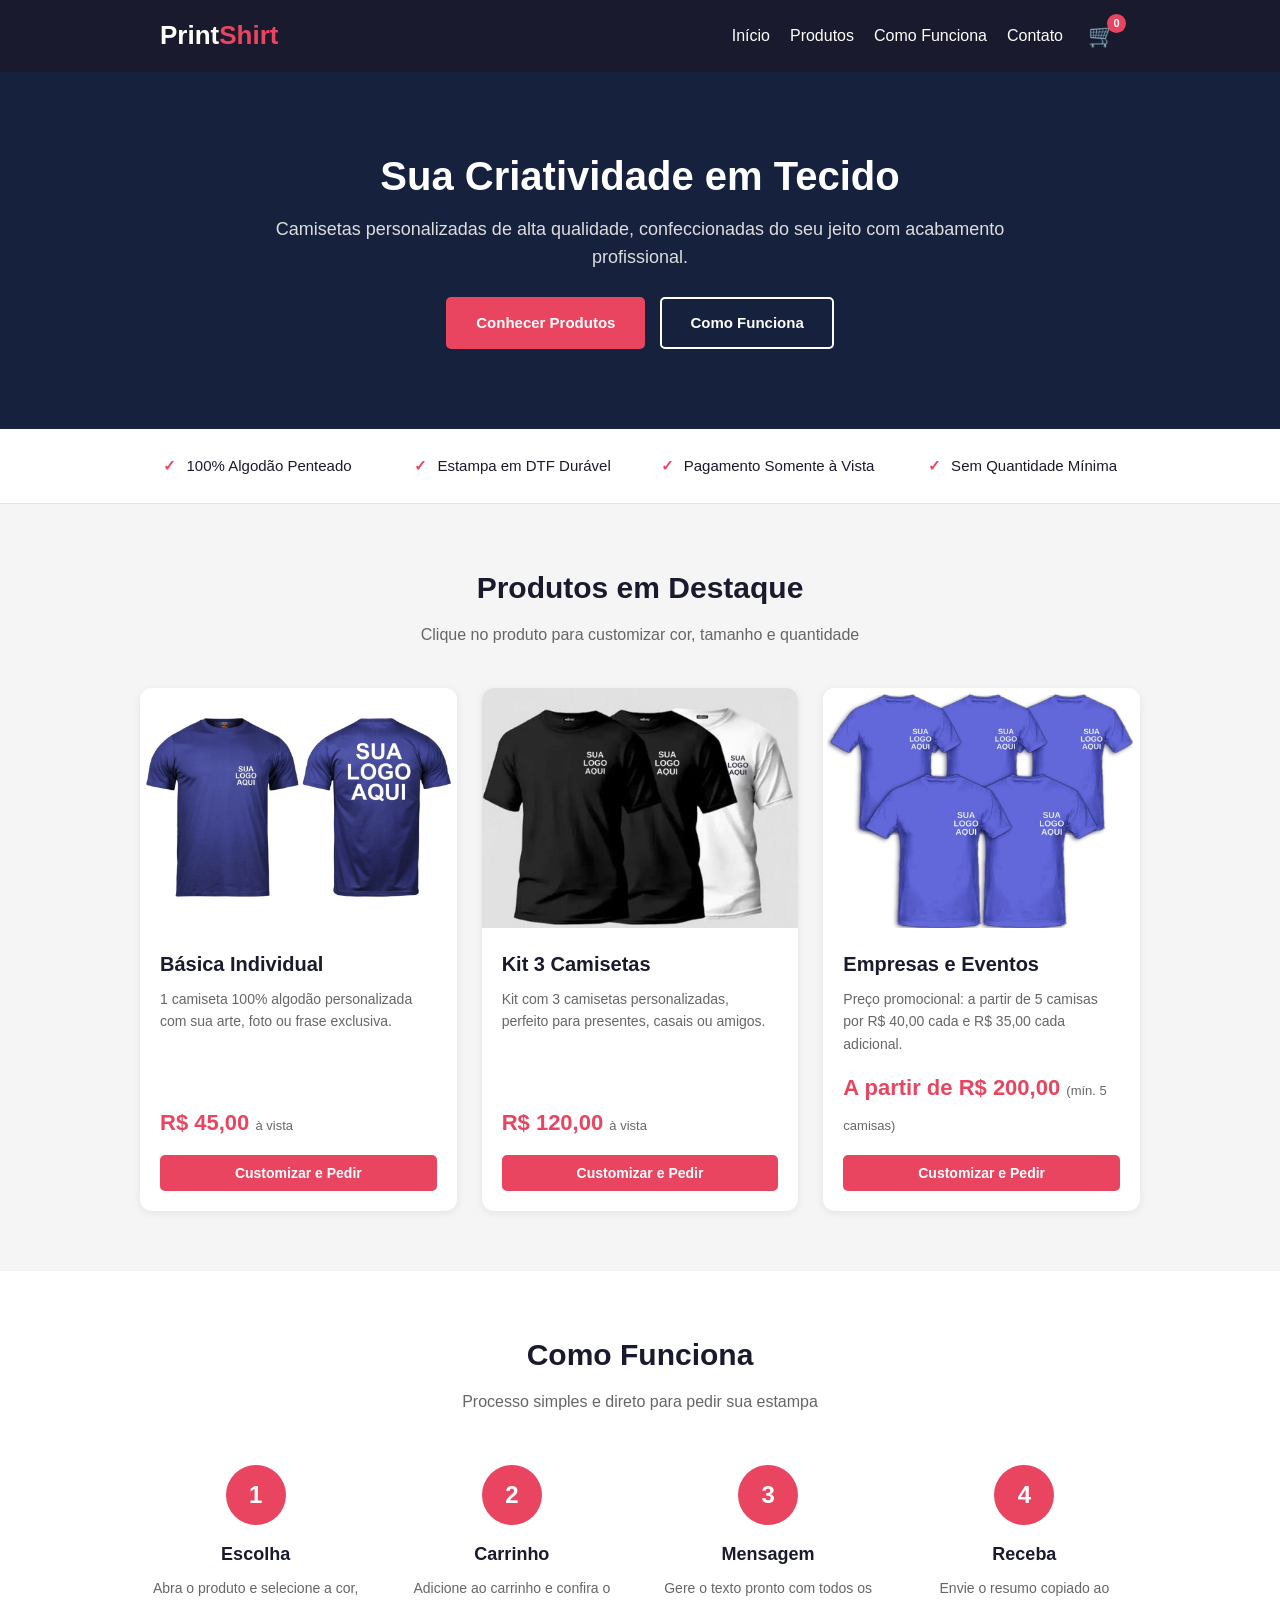
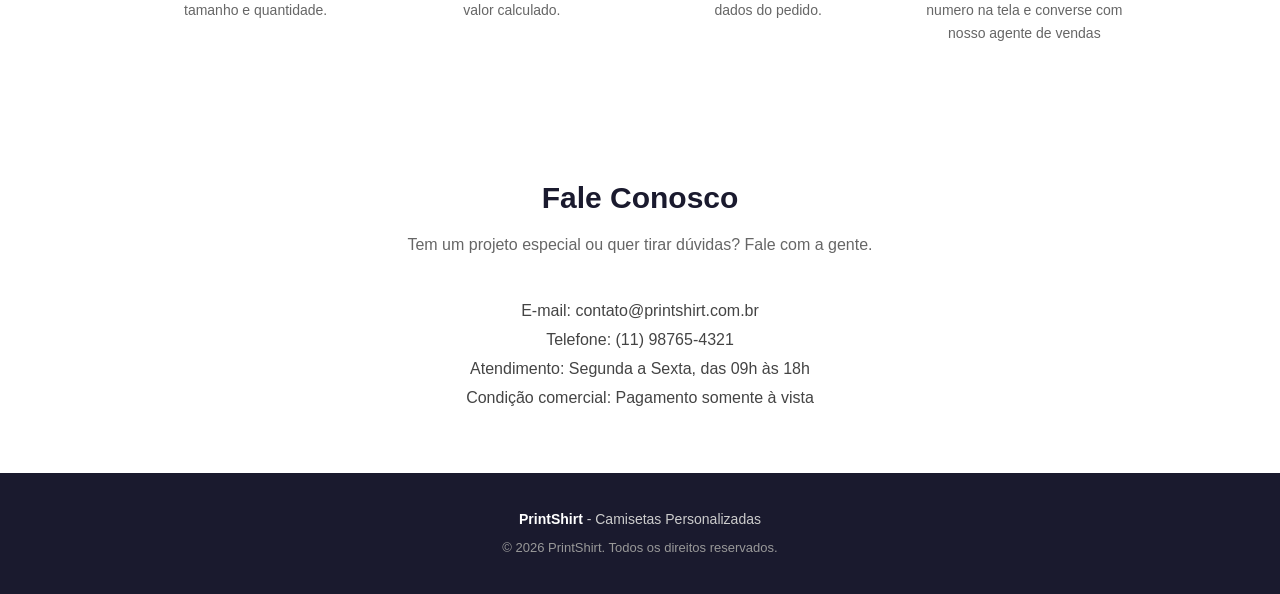
==== index.html @ 8fe7e1be "Envio de Arquivos essenciais" ====
<!DOCTYPE html>
<html lang="pt-BR">
<head>
    <meta charset="UTF-8">
    <meta name="viewport" content="width=device-width, initial-scale=1.0">
    <title>PrintShirt - Camisetas Personalizadas</title>
    <link rel="stylesheet" href="style.css">
</head>
<body>

<header>
    <div class="topo">
        <a href="#inicio" class="logo">Print<span class="destaque">Shirt</span></a>
        <div class="topo-acoes">
            <nav id="menu-nav">
                <a href="#inicio">Início</a>
                <a href="#produtos">Produtos</a>
                <a href="#como-funciona">Como Funciona</a>
                <a href="#contato">Contato</a>
            </nav>
            <button type="button" class="btn-carrinho" id="btn-carrinho" aria-label="Abrir carrinho">
                <span class="carrinho-icone">&#128722;</span>
                <span class="carrinho-contador" id="carrinho-contador">0</span>
            </button>
            <button class="menu-toggle" id="menu-toggle" aria-label="Abrir menu">&#9776;</button>
        </div>
    </div>
</header>

<div class="hero" id="inicio">
    <div class="hero-conteudo">
        <h2>Sua Criatividade em Tecido</h2>
        <p>Camisetas personalizadas de alta qualidade, confeccionadas do seu jeito com acabamento profissional.</p>
        <div class="hero-botoes">
            <a href="#produtos" class="btn">Conhecer Produtos</a>
            <a href="#como-funciona" class="btn btn-secundario">Como Funciona</a>
        </div>
    </div>
</div>

<div class="diferenciais">
    <div class="diferenciais-grid">
        <div class="diferencial-item"><span class="diferencial-icone">&#10003;</span> 100% Algodão Penteado</div>
        <div class="diferencial-item"><span class="diferencial-icone">&#10003;</span> Estampa em DTF Durável</div>
        <div class="diferencial-item"><span class="diferencial-icone">&#10003;</span> Pagamento Somente à Vista</div>
        <div class="diferencial-item"><span class="diferencial-icone">&#10003;</span> Sem Quantidade Mínima</div>
    </div>
</div>

<section id="produtos">
    <div class="container">
        <h2 class="secao-titulo">Produtos em Destaque</h2>
        <p class="secao-subtitulo">Clique no produto para customizar cor, tamanho e quantidade</p>
        <div class="grid-produtos">
            <div class="card card-clicavel" data-id="basica">
                <img src="assets/camiseta.jpg" alt="Camiseta básica personalizada">
                <div class="card-body">
                    <div>
                        <div class="card-title">Básica Individual</div>
                        <div class="card-text">1 camiseta 100% algodão personalizada com sua arte, foto ou frase exclusiva.</div>
                    </div>
                    <div>
                        <div class="card-price">R$ 45,00 <span class="preco-avista">à vista</span></div>
                        <button type="button" class="btn btn-pequeno">Customizar e Pedir</button>
                    </div>
                </div>
            </div>

            <div class="card card-clicavel" data-id="kit">
                <img src="assets/camiseta3.jpg" alt="Kit de camisetas personalizadas">
                <div class="card-body">
                    <div>
                        <div class="card-title">Kit 3 Camisetas</div>
                        <div class="card-text">Kit com 3 camisetas personalizadas, perfeito para presentes, casais ou amigos.</div>
                    </div>
                    <div>
                        <div class="card-price">R$ 120,00 <span class="preco-avista">à vista</span></div>
                        <button type="button" class="btn btn-pequeno">Customizar e Pedir</button>
                    </div>
                </div>
            </div>

            <div class="card card-clicavel" data-id="empresas">
                <img src="assets/camisetas-empresas.jpg" alt="Camisetas para empresas e eventos">
                <div class="card-body">
                    <div>
                        <div class="card-title">Empresas e Eventos</div>
                        <div class="card-text">Preço promocional: a partir de 5 camisas por R$ 40,00 cada e R$ 35,00 cada adicional.</div>
                    </div>
                    <div>
                        <div class="card-price">A partir de R$ 200,00 <span class="preco-avista">(mín. 5 camisas)</span></div>
                        <button type="button" class="btn btn-pequeno">Customizar e Pedir</button>
                    </div>
                </div>
            </div>
        </div>
    </div>
</section>

<section id="como-funciona" class="passos">
    <div class="container">
        <h2 class="secao-titulo">Como Funciona</h2>
        <p class="secao-subtitulo">Processo simples e direto para pedir sua estampa</p>
        <div class="grid-passos">
            <div class="passo">
                <div class="numero">1</div>
                <h3>Escolha</h3>
                <p>Abra o produto e selecione a cor, tamanho e quantidade.</p>
            </div>
            <div class="passo">
                <div class="numero">2</div>
                <h3>Carrinho</h3>
                <p>Adicione ao carrinho e confira o valor calculado.</p>
            </div>
            <div class="passo">
                <div class="numero">3</div>
                <h3>Mensagem</h3>
                <p>Gere o texto pronto com todos os dados do pedido.</p>
            </div>
            <div class="passo">
                <div class="numero">4</div>
                <h3>Receba</h3>
                <p>Envie o resumo copiado ao numero na tela e converse com nosso agente de vendas</p>
            </div>
        </div>
    </div>
</section>

<div id="modal-produto" class="modal-overlay">
    <div class="modal-conteudo modal-produto-conteudo">
        <button type="button" class="modal-fechar" id="btn-fechar-modal-produto" aria-label="Fechar">&times;</button>
        <h3 id="modal-prod-nome">Camiseta Básica</h3>
        <div class="prod-preco-container">
            <span class="prod-preco" id="modal-prod-preco">R$ 45,00</span>
            <span class="prod-condicao">à vista</span>
        </div>
        <div class="prod-descricao" id="modal-prod-descricao">Descrição do produto</div>
        <div class="prod-preview-caixa">
            <img id="modal-prod-img" src="assets/camiseta.jpg" alt="Preview da camiseta">
        </div>
        <div class="prod-campo">
            <label for="modal-prod-cor">Cor:</label>
            <select id="modal-prod-cor" class="caixa-selecao">
                <option value="Branco">Branco</option>
                <option value="Azul">Azul</option>
                <option value="Preto" selected>Preto</option>
                <option value="Cinza">Cinza</option>
                <option value="Vermelho">Vermelho</option>
            </select>
        </div>
        <div class="prod-campo">
            <div class="tamanho-cabecalho">
                <label>Tamanho</label>
                <span class="tabela-medidas">Tabela de medidas</span>
            </div>
            <div class="tamanho-grade">
                <button type="button" class="btn-tamanho" data-tamanho="P">P</button>
                <button type="button" class="btn-tamanho ativo" data-tamanho="M">M</button>
                <button type="button" class="btn-tamanho" data-tamanho="G">G</button>
                <button type="button" class="btn-tamanho" data-tamanho="GG">GG</button>
            </div>
        </div>
        <div class="prod-qtd-linha">
            <label for="modal-prod-qtd" id="lbl-prod-qtd">Quantidade:</label>
            <input type="number" id="modal-prod-qtd" value="1" min="1" max="500">
        </div>
        <button type="button" id="btn-add-carrinho" class="btn-add-carrinho">Adicionar ao carrinho</button>
    </div>
</div>

<div id="modal-carrinho" class="modal-overlay">
    <div class="modal-conteudo">
        <button type="button" class="modal-fechar" id="btn-fechar-carrinho" aria-label="Fechar">&times;</button>
        <h3>Meu Carrinho</h3>
        <div id="carrinho-lista" class="carrinho-lista"></div>
        <div class="carrinho-rodape">
            <div class="carrinho-total-linha">
                <span>Total:</span>
                <span id="carrinho-total">R$ 0,00</span>
            </div>
            <div class="carrinho-aviso-pagamento">
                Pagamento somente à vista. Projeto acadêmico sem gateway de pagamento integrado.
            </div>
            <button type="button" id="btn-finalizar-pedido" class="btn btn-bloco">Finalizar Pedido</button>
        </div>
    </div>
</div>

<div id="modal-orcamento" class="modal-overlay">
    <div class="modal-conteudo">
        <button type="button" class="modal-fechar" id="btn-fechar-modal" aria-label="Fechar">&times;</button>
        <h3>Resumo do Pedido</h3>
        <p class="modal-subtitulo">Mensagem gerada com os detalhes do carrinho:</p>
        <textarea id="modal-texto" class="modal-textarea" readonly rows="8"></textarea>
        <div class="modal-telefone">Telefone para contato: <strong>(11) 98765-4321</strong></div>
        <div class="modal-botoes">
            <button type="button" id="btn-copiar" class="btn">Copiar Mensagem</button>
        </div>
    </div>
</div>

<section id="contato" class="contato">
    <div class="container">
        <div class="contato-caixa">
            <h2 class="secao-titulo">Fale Conosco</h2>
            <p class="secao-subtitulo">Tem um projeto especial ou quer tirar dúvidas? Fale com a gente.</p>
            <div class="contato-info">
                <p>E-mail: contato@printshirt.com.br</p>
                <p>Telefone: (11) 98765-4321</p>
                <p>Atendimento: Segunda a Sexta, das 09h às 18h</p>
                <p>Condição comercial: Pagamento somente à vista</p>
            </div>
        </div>
    </div>
</section>

<footer>
    <p><strong>PrintShirt</strong> - Camisetas Personalizadas</p>
    <p>&copy; 2026 PrintShirt. Todos os direitos reservados.</p>
</footer>

<script src="script.js"></script>
</body>
</html>
---- style.css ----
* {
    margin: 0;
    padding: 0;
    box-sizing: border-box;
}

html {
    scroll-behavior: smooth;
}

body {
    font-family: Arial, sans-serif;
    line-height: 1.6;
    color: #333333;
    background-color: #f5f5f5;
}

header {
    background-color: #1a1a2e;
    color: #ffffff;
    position: sticky;
    top: 0;
    z-index: 100;
}

.topo {
    max-width: 1000px;
    margin: 0 auto;
    padding: 15px 20px;
    display: flex;
    justify-content: space-between;
    align-items: center;
}

.logo {
    font-size: 26px;
    font-weight: bold;
    color: #ffffff;
    text-decoration: none;
}

.destaque {
    color: #e94560;
}

.topo-acoes {
    display: flex;
    align-items: center;
    gap: 20px;
}

nav {
    display: flex;
    gap: 20px;
}

nav a {
    color: #ffffff;
    text-decoration: none;
    font-weight: 500;
    transition: color 0.2s ease;
}

nav a:hover {
    color: #e94560;
}

.btn-carrinho {
    position: relative;
    background: none;
    border: none;
    color: #ffffff;
    font-size: 22px;
    cursor: pointer;
    display: flex;
    align-items: center;
    justify-content: center;
    padding: 5px;
    transition: transform 0.2s ease;
}

.btn-carrinho:hover {
    transform: scale(1.08);
}

.carrinho-contador {
    position: absolute;
    top: -4px;
    right: -6px;
    background-color: #e94560;
    color: #ffffff;
    border-radius: 50%;
    width: 19px;
    height: 19px;
    font-size: 11px;
    font-weight: bold;
    display: flex;
    align-items: center;
    justify-content: center;
}

.menu-toggle {
    display: none;
    background: none;
    border: none;
    color: #ffffff;
    font-size: 24px;
    cursor: pointer;
}

.hero {
    background-color: #16213e;
    color: #ffffff;
    padding: 80px 20px;
    text-align: center;
}

.hero-conteudo {
    max-width: 800px;
    margin: 0 auto;
}

.hero h2 {
    color: #ffffff;
    font-size: 40px;
    margin-bottom: 15px;
    line-height: 1.2;
}

.hero p {
    color: #dddddd;
    font-size: 18px;
    margin-bottom: 25px;
}

.hero-botoes {
    display: flex;
    justify-content: center;
    gap: 15px;
    flex-wrap: wrap;
}

.btn {
    background-color: #e94560;
    color: #ffffff;
    padding: 12px 28px;
    border-radius: 5px;
    text-decoration: none;
    display: inline-block;
    font-weight: bold;
    border: 2px solid #e94560;
    cursor: pointer;
    font-family: inherit;
    font-size: 15px;
    transition: background-color 0.2s ease, border-color 0.2s ease;
}

.btn:hover {
    background-color: #ff6b7a;
    border-color: #ff6b7a;
}

.btn-secundario {
    background-color: transparent;
    color: #1a1a2e;
    border: 2px solid #1a1a2e;
}

.btn-secundario:hover {
    background-color: #1a1a2e;
    color: #ffffff;
    border-color: #1a1a2e;
}

.hero .btn-secundario {
    color: #ffffff;
    border-color: #ffffff;
}

.hero .btn-secundario:hover {
    background-color: #ffffff;
    color: #16213e;
    border-color: #ffffff;
}

.btn-pequeno {
    padding: 8px 20px;
    font-size: 14px;
    width: 100%;
}

.btn-bloco {
    width: 100%;
    text-align: center;
    margin-top: 15px;
}

.diferenciais {
    background-color: #ffffff;
    border-bottom: 1px solid #e5e5e5;
    padding: 25px 20px;
}

.diferenciais-grid {
    max-width: 1000px;
    margin: 0 auto;
    display: grid;
    grid-template-columns: repeat(auto-fit, minmax(200px, 1fr));
    gap: 20px;
    text-align: center;
}

.diferencial-item {
    font-size: 15px;
    color: #1a1a2e;
    font-weight: 500;
}

.diferencial-icone {
    display: inline-block;
    color: #e94560;
    margin-right: 6px;
    font-weight: bold;
}

section {
    padding: 60px 20px;
}

.container {
    max-width: 1000px;
    margin: 0 auto;
}

.secao-titulo {
    text-align: center;
    color: #1a1a2e;
    font-size: 30px;
    margin-bottom: 10px;
}

.secao-subtitulo {
    text-align: center;
    color: #666666;
    margin-bottom: 40px;
    font-size: 16px;
}

.grid-produtos {
    display: grid;
    grid-template-columns: repeat(auto-fit, minmax(280px, 1fr));
    gap: 25px;
}

.card {
    background-color: #ffffff;
    border-radius: 12px;
    overflow: hidden;
    box-shadow: 0 2px 8px rgba(0, 0, 0, 0.08);
    transition: transform 0.3s ease, box-shadow 0.3s ease;
    display: flex;
    flex-direction: column;
}

.card-clicavel {
    cursor: pointer;
}

.card:hover {
    transform: translateY(-5px);
    box-shadow: 0 8px 20px rgba(0, 0, 0, 0.15);
}

.card img {
    display: block;
    width: 100%;
    height: 240px;
    object-fit: cover;
}

.card-body {
    padding: 20px;
    display: flex;
    flex-direction: column;
    flex-grow: 1;
    justify-content: space-between;
}

.card-title {
    font-weight: bold;
    font-size: 20px;
    color: #1a1a2e;
    margin-bottom: 8px;
}

.card-text {
    font-size: 14px;
    color: #666666;
    margin-bottom: 15px;
    flex-grow: 1;
}

.card-price {
    color: #e94560;
    font-size: 22px;
    font-weight: bold;
    margin-bottom: 15px;
}

.preco-avista {
    font-size: 13px;
    font-weight: normal;
    color: #666666;
}

.passos {
    background-color: #ffffff;
}

.grid-passos {
    display: grid;
    grid-template-columns: repeat(auto-fit, minmax(200px, 1fr));
    gap: 25px;
}

.passo {
    text-align: center;
    padding: 10px;
}

.numero {
    width: 60px;
    height: 60px;
    line-height: 60px;
    margin: 0 auto 15px;
    border-radius: 50%;
    background-color: #e94560;
    color: #ffffff;
    font-size: 24px;
    font-weight: bold;
}

.passo h3 {
    font-size: 18px;
    color: #1a1a2e;
    margin-bottom: 8px;
}

.passo p {
    font-size: 14px;
    color: #666666;
}

.modal-overlay {
    display: none;
    position: fixed;
    top: 0;
    left: 0;
    width: 100%;
    height: 100%;
    background-color: rgba(0, 0, 0, 0.65);
    z-index: 1000;
    justify-content: center;
    align-items: center;
    padding: 20px;
}

.modal-overlay.ativo {
    display: flex;
}

.modal-conteudo {
    background-color: #ffffff;
    width: 100%;
    max-width: 480px;
    padding: 30px;
    border-radius: 12px;
    box-shadow: 0 8px 25px rgba(0, 0, 0, 0.25);
    text-align: center;
    position: relative;
    max-height: 90vh;
    overflow-y: auto;
}

.modal-produto-conteudo {
    text-align: left;
    max-width: 440px;
    padding: 25px;
}

.modal-fechar {
    position: absolute;
    top: 15px;
    right: 18px;
    background: none;
    border: none;
    font-size: 26px;
    line-height: 1;
    color: #888888;
    cursor: pointer;
}

.modal-fechar:hover {
    color: #1a1a2e;
}

.modal-produto-conteudo h3 {
    color: #1a1a2e;
    font-size: 24px;
    margin-bottom: 6px;
}

.prod-preco-container {
    display: flex;
    align-items: baseline;
    gap: 8px;
    margin-bottom: 12px;
}

.prod-preco {
    font-size: 26px;
    font-weight: bold;
    color: #1a1a2e;
}

.prod-condicao {
    font-size: 14px;
    color: #27ae60;
    font-weight: bold;
}

.prod-descricao {
    font-size: 13px;
    color: #444444;
    line-height: 1.5;
    margin-bottom: 15px;
    background-color: #f8f9fa;
    border-left: 3px solid #e94560;
    padding: 10px 12px;
    border-radius: 0 6px 6px 0;
}

.prod-preview-caixa {
    width: 100%;
    height: 190px;
    background-color: #f8f8f8;
    border: 1px solid #eeeeee;
    border-radius: 8px;
    display: flex;
    align-items: center;
    justify-content: center;
    overflow: hidden;
    margin-bottom: 18px;
}

.prod-preview-caixa img {
    max-height: 100%;
    width: auto;
    object-fit: contain;
}

.prod-campo {
    margin-bottom: 16px;
}

.prod-campo label {
    display: block;
    font-size: 14px;
    font-weight: bold;
    color: #1a1a2e;
    margin-bottom: 6px;
}

.caixa-selecao {
    width: 100%;
    padding: 10px 12px;
    border: 1px solid #cccccc;
    border-radius: 6px;
    font-size: 15px;
    font-family: inherit;
    outline: none;
    background-color: #ffffff;
    cursor: pointer;
}

.caixa-selecao:focus {
    border-color: #e94560;
}

.tamanho-cabecalho {
    display: flex;
    justify-content: space-between;
    align-items: center;
    margin-bottom: 8px;
}

.tabela-medidas {
    font-size: 13px;
    color: #555555;
    text-decoration: underline;
}

.tamanho-grade {
    display: grid;
    grid-template-columns: repeat(4, 1fr);
    gap: 8px;
}

.btn-tamanho {
    padding: 12px 0;
    border: 1px solid #cccccc;
    border-radius: 6px;
    background-color: #ffffff;
    color: #1a1a2e;
    font-weight: bold;
    font-size: 15px;
    cursor: pointer;
    font-family: inherit;
    transition: all 0.2s ease;
}

.btn-tamanho:hover {
    border-color: #1a1a2e;
}

.btn-tamanho.ativo {
    background-color: #1a1a2e;
    border-color: #1a1a2e;
    color: #ffffff;
}

.prod-qtd-linha {
    display: flex;
    align-items: center;
    justify-content: space-between;
    margin-bottom: 18px;
    gap: 10px;
}

.prod-qtd-linha label {
    font-size: 14px;
    font-weight: bold;
    color: #1a1a2e;
}

.prod-qtd-linha input {
    width: 90px;
    padding: 8px 10px;
    border: 1px solid #cccccc;
    border-radius: 6px;
    font-size: 15px;
    text-align: center;
    outline: none;
    font-family: inherit;
}

.prod-qtd-linha input:focus {
    border-color: #e94560;
}

.btn-add-carrinho {
    width: 100%;
    background-color: #000000;
    color: #ffffff;
    padding: 14px 20px;
    border-radius: 30px;
    border: none;
    font-size: 16px;
    font-weight: bold;
    cursor: pointer;
    font-family: inherit;
    transition: background-color 0.2s ease;
}

.btn-add-carrinho:hover {
    background-color: #e94560;
}

.carrinho-lista {
    max-height: 320px;
    overflow-y: auto;
    margin: 15px 0;
    text-align: left;
}

.carrinho-vazio {
    text-align: center;
    color: #888888;
    padding: 30px 10px;
    font-size: 15px;
}

.carrinho-item {
    display: flex;
    align-items: center;
    gap: 12px;
    padding: 12px 0;
    border-bottom: 1px solid #eeeeee;
}

.carrinho-item-img {
    width: 55px;
    height: 55px;
    object-fit: cover;
    border-radius: 6px;
    background-color: #f5f5f5;
}

.carrinho-item-detalhes {
    flex: 1;
}

.carrinho-item-titulo {
    font-size: 14px;
    font-weight: bold;
    color: #1a1a2e;
}

.carrinho-item-meta {
    font-size: 12px;
    color: #666666;
    margin: 2px 0;
}

.carrinho-item-preco {
    font-size: 13px;
    font-weight: bold;
    color: #e94560;
}

.btn-remover-item {
    background: none;
    border: none;
    color: #999999;
    font-size: 22px;
    line-height: 1;
    cursor: pointer;
    padding: 4px 6px;
}

.btn-remover-item:hover {
    color: #e94560;
}

.carrinho-rodape {
    margin-top: 15px;
    border-top: 1px solid #eeeeee;
    padding-top: 15px;
}

.carrinho-total-linha {
    display: flex;
    justify-content: space-between;
    font-size: 18px;
    font-weight: bold;
    color: #1a1a2e;
    margin-bottom: 6px;
}

.carrinho-aviso-pagamento {
    font-size: 12px;
    color: #777777;
    margin-bottom: 15px;
}

.modal-subtitulo {
    font-size: 14px;
    color: #666666;
    margin-bottom: 15px;
}

.modal-textarea {
    width: 100%;
    padding: 12px;
    border: 1px solid #cccccc;
    border-radius: 6px;
    font-family: monospace, Arial, sans-serif;
    font-size: 14px;
    resize: none;
    background-color: #f8f9fa;
    color: #222222;
    outline: none;
    line-height: 1.5;
}

.modal-telefone {
    margin: 18px 0 15px;
    font-size: 16px;
    color: #1a1a2e;
}

.modal-telefone strong {
    color: #e94560;
}

.modal-botoes {
    display: flex;
    gap: 12px;
    margin-top: 15px;
}

.modal-botoes .btn {
    flex: 1;
}

.contato {
    background-color: #ffffff;
    text-align: center;
}

.contato-caixa {
    max-width: 600px;
    margin: 0 auto;
}

.contato-info {
    margin-top: 25px;
    font-size: 16px;
    color: #444444;
    line-height: 1.8;
}

footer {
    background-color: #1a1a2e;
    color: #cccccc;
    text-align: center;
    padding: 35px 20px;
    font-size: 14px;
}

footer strong {
    color: #ffffff;
}

footer p + p {
    margin-top: 8px;
    font-size: 13px;
    color: #999999;
}

@media (max-width: 768px) {
    .menu-toggle {
        display: block;
    }

    nav {
        display: none;
        position: absolute;
        top: 60px;
        left: 0;
        width: 100%;
        background-color: #1a1a2e;
        flex-direction: column;
        gap: 12px;
        padding: 20px;
        border-top: 1px solid rgba(255, 255, 255, 0.1);
    }

    nav.ativo {
        display: flex;
    }

    .hero h2 {
        font-size: 30px;
    }

    .modal-botoes {
        flex-direction: column;
    }
}
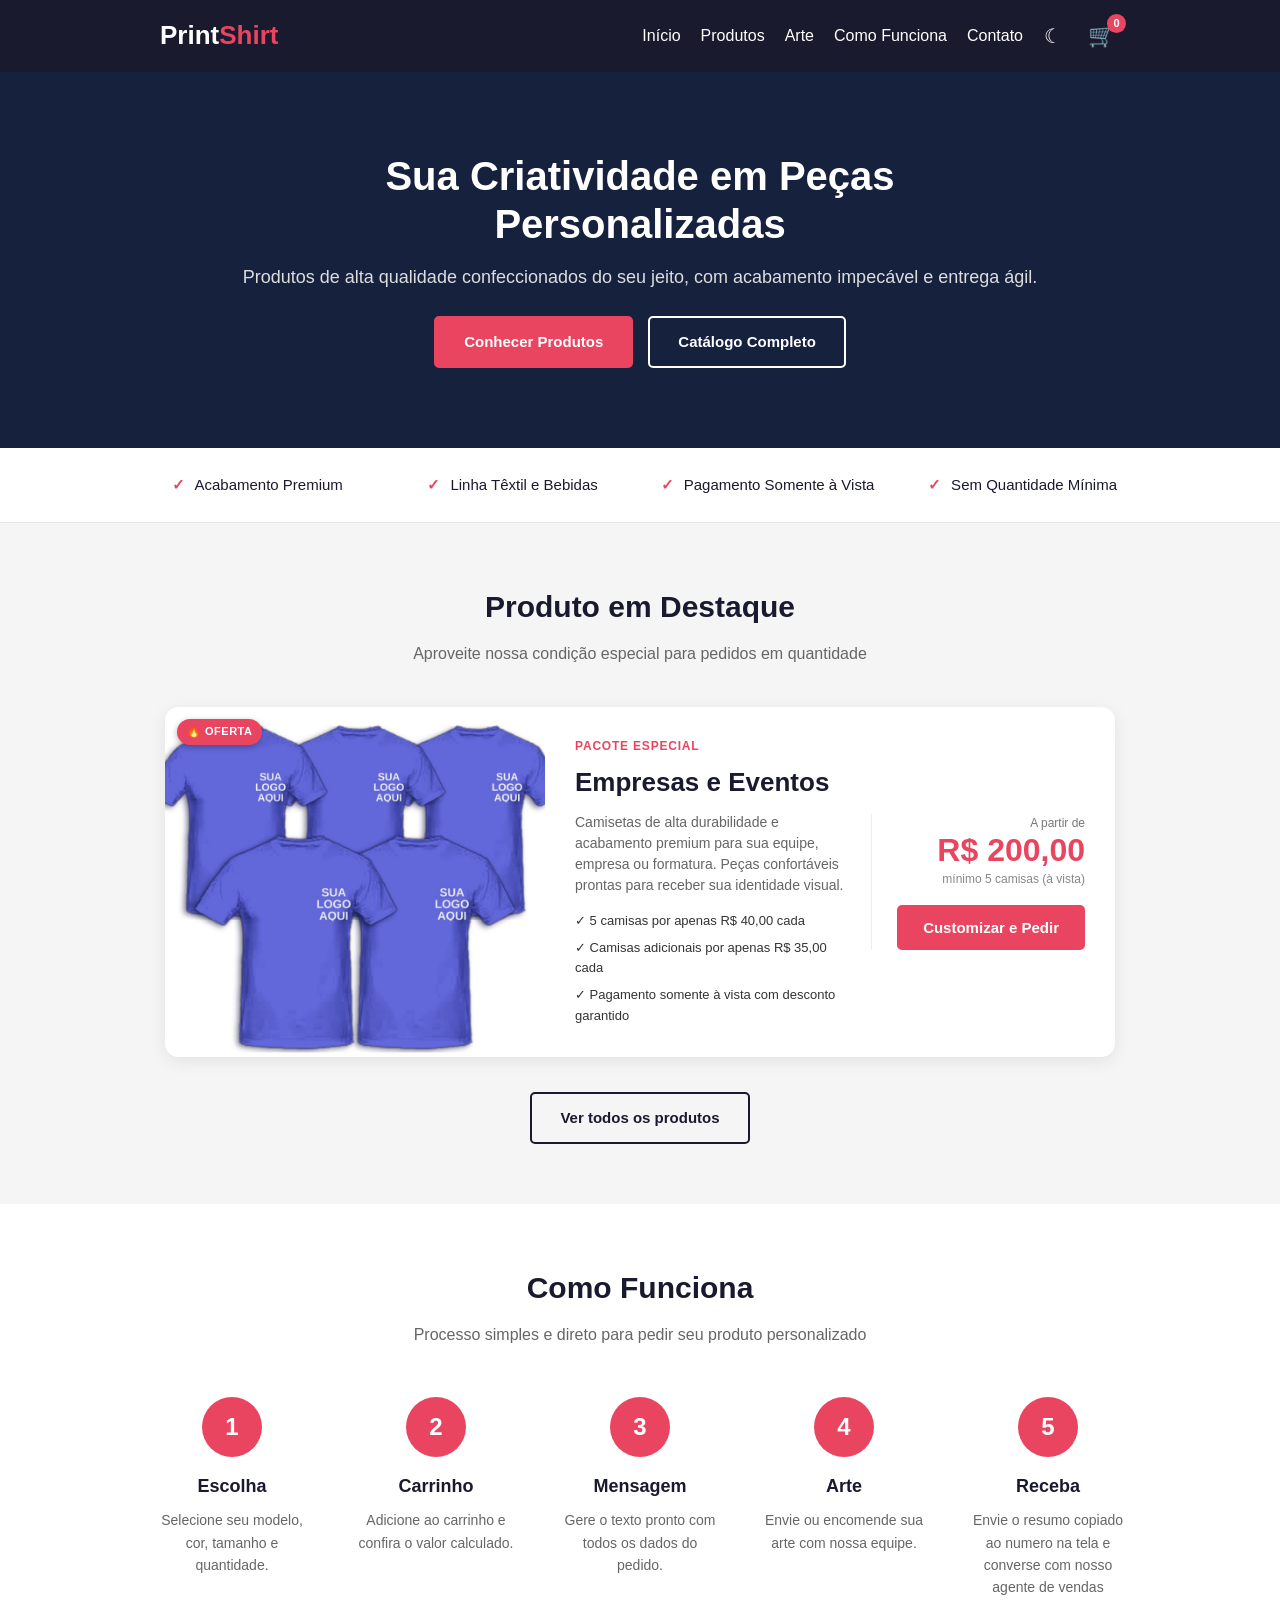
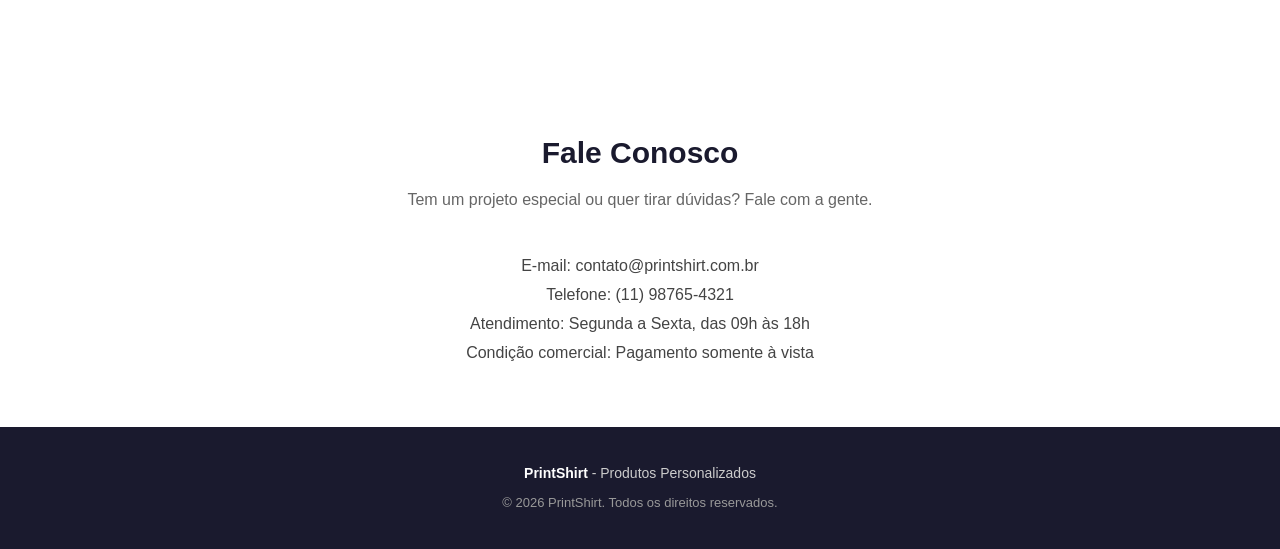
==== commit efd0d222: "outras páginas e contato por js" ====
--- a/index.html
+++ b/index.html
@@ -3,7 +3,7 @@
 <head>
     <meta charset="UTF-8">
     <meta name="viewport" content="width=device-width, initial-scale=1.0">
-    <title>PrintShirt - Camisetas Personalizadas</title>
+    <title>PrintShirt - Produtos Personalizados</title>
     <link rel="stylesheet" href="style.css">
 </head>
 <body>
@@ -14,10 +14,14 @@
         <div class="topo-acoes">
             <nav id="menu-nav">
                 <a href="#inicio">Início</a>
-                <a href="#produtos">Produtos</a>
+                <a href="produtos.html">Produtos</a>
+                <a href="arte.html">Arte</a>
                 <a href="#como-funciona">Como Funciona</a>
                 <a href="#contato">Contato</a>
             </nav>
+            <button type="button" class="btn-tema" id="btn-tema" aria-label="Alternar modo escuro" title="Modo Noturno">
+                <span id="icone-tema">&#9790;</span>
+            </button>
             <button type="button" class="btn-carrinho" id="btn-carrinho" aria-label="Abrir carrinho">
                 <span class="carrinho-icone">&#128722;</span>
                 <span class="carrinho-contador" id="carrinho-contador">0</span>
@@ -29,19 +33,19 @@
 
 <div class="hero" id="inicio">
     <div class="hero-conteudo">
-        <h2>Sua Criatividade em Tecido</h2>
-        <p>Camisetas personalizadas de alta qualidade, confeccionadas do seu jeito com acabamento profissional.</p>
+        <h2>Sua Criatividade em Peças Personalizadas</h2>
+        <p>Produtos de alta qualidade confeccionados do seu jeito, com acabamento impecável e entrega ágil.</p>
         <div class="hero-botoes">
             <a href="#produtos" class="btn">Conhecer Produtos</a>
-            <a href="#como-funciona" class="btn btn-secundario">Como Funciona</a>
+            <a href="produtos.html" class="btn btn-secundario">Catálogo Completo</a>
         </div>
     </div>
 </div>
 
 <div class="diferenciais">
     <div class="diferenciais-grid">
-        <div class="diferencial-item"><span class="diferencial-icone">&#10003;</span> 100% Algodão Penteado</div>
-        <div class="diferencial-item"><span class="diferencial-icone">&#10003;</span> Estampa em DTF Durável</div>
+        <div class="diferencial-item"><span class="diferencial-icone">&#10003;</span> Acabamento Premium</div>
+        <div class="diferencial-item"><span class="diferencial-icone">&#10003;</span> Linha Têxtil e Bebidas</div>
         <div class="diferencial-item"><span class="diferencial-icone">&#10003;</span> Pagamento Somente à Vista</div>
         <div class="diferencial-item"><span class="diferencial-icone">&#10003;</span> Sem Quantidade Mínima</div>
     </div>
@@ -49,50 +53,38 @@
 
 <section id="produtos">
     <div class="container">
-        <h2 class="secao-titulo">Produtos em Destaque</h2>
-        <p class="secao-subtitulo">Clique no produto para customizar cor, tamanho e quantidade</p>
-        <div class="grid-produtos">
-            <div class="card card-clicavel" data-id="basica">
-                <img src="assets/camiseta.jpg" alt="Camiseta básica personalizada">
-                <div class="card-body">
-                    <div>
-                        <div class="card-title">Básica Individual</div>
-                        <div class="card-text">1 camiseta 100% algodão personalizada com sua arte, foto ou frase exclusiva.</div>
-                    </div>
-                    <div>
-                        <div class="card-price">R$ 45,00 <span class="preco-avista">à vista</span></div>
-                        <button type="button" class="btn btn-pequeno">Customizar e Pedir</button>
+        <h2 class="secao-titulo">Produto em Destaque</h2>
+        <p class="secao-subtitulo">Aproveite nossa condição especial para pedidos em quantidade</p>
+        
+        <div class="card-destaque-promocional card-clicavel" data-id="empresas">
+            <div class="badge-oferta">&#128293; OFERTA</div>
+            <div class="destaque-imagem-box">
+                <img src="assets/camisetas-empresas.jpg" alt="Pacote Promocional Empresas e Eventos" class="destaque-imagem">
+            </div>
+            <div class="destaque-corpo">
+                <div class="destaque-info">
+                    <span class="destaque-tag">Pacote Especial</span>
+                    <h3 class="destaque-titulo">Empresas e Eventos</h3>
+                    <p class="destaque-descricao">Camisetas de alta durabilidade e acabamento premium para sua equipe, empresa ou formatura. Peças confortáveis prontas para receber sua identidade visual.</p>
+                    <div class="destaque-beneficios">
+                        <div>&#10003; 5 camisas por apenas R$ 40,00 cada</div>
+                        <div>&#10003; Camisas adicionais por apenas R$ 35,00 cada</div>
+                        <div>&#10003; Pagamento somente à vista com desconto garantido</div>
                     </div>
                 </div>
-            </div>
-
-            <div class="card card-clicavel" data-id="kit">
-                <img src="assets/camiseta3.jpg" alt="Kit de camisetas personalizadas">
-                <div class="card-body">
-                    <div>
-                        <div class="card-title">Kit 3 Camisetas</div>
-                        <div class="card-text">Kit com 3 camisetas personalizadas, perfeito para presentes, casais ou amigos.</div>
+                <div class="destaque-compra">
+                    <div class="destaque-preco-box">
+                        <span class="destaque-preco-de">A partir de</span>
+                        <span class="destaque-preco-valor">R$ 200,00</span>
+                        <span class="destaque-preco-obs">mínimo 5 camisas (à vista)</span>
                     </div>
-                    <div>
-                        <div class="card-price">R$ 120,00 <span class="preco-avista">à vista</span></div>
-                        <button type="button" class="btn btn-pequeno">Customizar e Pedir</button>
-                    </div>
+                    <button type="button" class="btn btn-destaque-comprar">Customizar e Pedir</button>
                 </div>
             </div>
-
-            <div class="card card-clicavel" data-id="empresas">
-                <img src="assets/camisetas-empresas.jpg" alt="Camisetas para empresas e eventos">
-                <div class="card-body">
-                    <div>
-                        <div class="card-title">Empresas e Eventos</div>
-                        <div class="card-text">Preço promocional: a partir de 5 camisas por R$ 40,00 cada e R$ 35,00 cada adicional.</div>
-                    </div>
-                    <div>
-                        <div class="card-price">A partir de R$ 200,00 <span class="preco-avista">(mín. 5 camisas)</span></div>
-                        <button type="button" class="btn btn-pequeno">Customizar e Pedir</button>
-                    </div>
-                </div>
-            </div>
+        </div>
+
+        <div class="ver-todos-container">
+            <a href="produtos.html" class="btn btn-secundario">Ver todos os produtos</a>
         </div>
     </div>
 </section>
@@ -100,12 +92,12 @@
 <section id="como-funciona" class="passos">
     <div class="container">
         <h2 class="secao-titulo">Como Funciona</h2>
-        <p class="secao-subtitulo">Processo simples e direto para pedir sua estampa</p>
+        <p class="secao-subtitulo">Processo simples e direto para pedir seu produto personalizado</p>
         <div class="grid-passos">
             <div class="passo">
                 <div class="numero">1</div>
                 <h3>Escolha</h3>
-                <p>Abra o produto e selecione a cor, tamanho e quantidade.</p>
+                <p>Selecione seu modelo, cor, tamanho e quantidade.</p>
             </div>
             <div class="passo">
                 <div class="numero">2</div>
@@ -119,6 +111,11 @@
             </div>
             <div class="passo">
                 <div class="numero">4</div>
+                <h3>Arte</h3>
+                <p>Envie ou encomende sua arte com nossa equipe.</p>
+            </div>
+            <div class="passo">
+                <div class="numero">5</div>
                 <h3>Receba</h3>
                 <p>Envie o resumo copiado ao numero na tela e converse com nosso agente de vendas</p>
             </div>
@@ -129,14 +126,14 @@
 <div id="modal-produto" class="modal-overlay">
     <div class="modal-conteudo modal-produto-conteudo">
         <button type="button" class="modal-fechar" id="btn-fechar-modal-produto" aria-label="Fechar">&times;</button>
-        <h3 id="modal-prod-nome">Camiseta Básica</h3>
+        <h3 id="modal-prod-nome">Produto</h3>
         <div class="prod-preco-container">
-            <span class="prod-preco" id="modal-prod-preco">R$ 45,00</span>
+            <span class="prod-preco" id="modal-prod-preco">R$ 0,00</span>
             <span class="prod-condicao">à vista</span>
         </div>
         <div class="prod-descricao" id="modal-prod-descricao">Descrição do produto</div>
         <div class="prod-preview-caixa">
-            <img id="modal-prod-img" src="assets/camiseta.jpg" alt="Preview da camiseta">
+            <img id="modal-prod-img" src="assets/camiseta.jpg" alt="Preview do produto">
         </div>
         <div class="prod-campo">
             <label for="modal-prod-cor">Cor:</label>
@@ -150,10 +147,10 @@
         </div>
         <div class="prod-campo">
             <div class="tamanho-cabecalho">
-                <label>Tamanho</label>
+                <label>Tamanho / Capacidade</label>
                 <span class="tabela-medidas">Tabela de medidas</span>
             </div>
-            <div class="tamanho-grade">
+            <div class="tamanho-grade" id="grade-tamanho">
                 <button type="button" class="btn-tamanho" data-tamanho="P">P</button>
                 <button type="button" class="btn-tamanho ativo" data-tamanho="M">M</button>
                 <button type="button" class="btn-tamanho" data-tamanho="G">G</button>
@@ -195,6 +192,7 @@
         <div class="modal-telefone">Telefone para contato: <strong>(11) 98765-4321</strong></div>
         <div class="modal-botoes">
             <button type="button" id="btn-copiar" class="btn">Copiar Mensagem</button>
+            <button type="button" id="btn-whatsapp" class="btn btn-secundario">Chamar no WhatsApp</button>
         </div>
     </div>
 </div>
@@ -215,7 +213,7 @@
 </section>
 
 <footer>
-    <p><strong>PrintShirt</strong> - Camisetas Personalizadas</p>
+    <p><strong>PrintShirt</strong> - Produtos Personalizados</p>
     <p>&copy; 2026 PrintShirt. Todos os direitos reservados.</p>
 </footer>
 
--- a/style.css
+++ b/style.css
@@ -13,6 +13,7 @@
     line-height: 1.6;
     color: #333333;
     background-color: #f5f5f5;
+    transition: background-color 0.3s ease, color 0.3s ease;
 }
 
 header {
@@ -21,6 +22,7 @@
     position: sticky;
     top: 0;
     z-index: 100;
+    transition: background-color 0.3s ease;
 }
 
 .topo {
@@ -46,7 +48,7 @@
 .topo-acoes {
     display: flex;
     align-items: center;
-    gap: 20px;
+    gap: 15px;
 }
 
 nav {
@@ -61,8 +63,28 @@
     transition: color 0.2s ease;
 }
 
-nav a:hover {
+nav a:hover,
+nav a.ativo {
     color: #e94560;
+}
+
+.btn-tema {
+    background: none;
+    border: none;
+    color: #ffffff;
+    font-size: 20px;
+    cursor: pointer;
+    display: flex;
+    align-items: center;
+    justify-content: center;
+    padding: 6px;
+    border-radius: 50%;
+    transition: transform 0.2s ease, background-color 0.2s ease;
+}
+
+.btn-tema:hover {
+    transform: scale(1.15);
+    background-color: rgba(255, 255, 255, 0.12);
 }
 
 .btn-carrinho {
@@ -113,6 +135,7 @@
     color: #ffffff;
     padding: 80px 20px;
     text-align: center;
+    transition: background-color 0.3s ease;
 }
 
 .hero-conteudo {
@@ -199,6 +222,7 @@
     background-color: #ffffff;
     border-bottom: 1px solid #e5e5e5;
     padding: 25px 20px;
+    transition: background-color 0.3s ease, border-color 0.3s ease;
 }
 
 .diferenciais-grid {
@@ -237,6 +261,7 @@
     color: #1a1a2e;
     font-size: 30px;
     margin-bottom: 10px;
+    transition: color 0.3s ease;
 }
 
 .secao-subtitulo {
@@ -244,12 +269,139 @@
     color: #666666;
     margin-bottom: 40px;
     font-size: 16px;
+    transition: color 0.3s ease;
+}
+
+.card-destaque-promocional {
+    display: flex;
+    background-color: #ffffff;
+    border-radius: 14px;
+    overflow: hidden;
+    box-shadow: 0 4px 18px rgba(0, 0, 0, 0.08);
+    position: relative;
+    transition: transform 0.3s ease, box-shadow 0.3s ease, background-color 0.3s ease;
+    max-width: 950px;
+    margin: 0 auto;
+}
+
+.card-destaque-promocional:hover {
+    transform: translateY(-4px);
+    box-shadow: 0 10px 25px rgba(0, 0, 0, 0.15);
+}
+
+.destaque-imagem-box {
+    flex: 0 0 380px;
+    min-height: 290px;
+    background-color: #f0f0f5;
+    overflow: hidden;
+}
+
+.destaque-imagem {
+    width: 100%;
+    height: 100%;
+    object-fit: cover;
+    display: block;
+}
+
+.destaque-corpo {
+    flex: 1;
+    padding: 30px;
+    display: flex;
+    justify-content: space-between;
+    align-items: center;
+    gap: 25px;
+}
+
+.destaque-info {
+    flex: 1;
+}
+
+.destaque-tag {
+    color: #e94560;
+    font-size: 12px;
+    font-weight: bold;
+    text-transform: uppercase;
+    letter-spacing: 0.8px;
+    display: block;
+    margin-bottom: 6px;
+}
+
+.destaque-titulo {
+    font-size: 26px;
+    font-weight: bold;
+    color: #1a1a2e;
+    margin-bottom: 8px;
+    transition: color 0.3s ease;
+}
+
+.destaque-descricao {
+    font-size: 14px;
+    color: #666666;
+    line-height: 1.5;
+    margin-bottom: 15px;
+    transition: color 0.3s ease;
+}
+
+.destaque-beneficios {
+    display: flex;
+    flex-direction: column;
+    gap: 6px;
+    font-size: 13px;
+    color: #333333;
+    font-weight: 500;
+}
+
+.destaque-compra {
+    display: flex;
+    flex-direction: column;
+    align-items: flex-end;
+    justify-content: center;
+    border-left: 1px solid #eeeeee;
+    padding-left: 25px;
+    min-width: 210px;
+    text-align: right;
+}
+
+.destaque-preco-box {
+    display: flex;
+    flex-direction: column;
+    align-items: flex-end;
+    margin-bottom: 16px;
+}
+
+.destaque-preco-de {
+    font-size: 12px;
+    color: #777777;
+}
+
+.destaque-preco-valor {
+    font-size: 32px;
+    font-weight: bold;
+    color: #e94560;
+    line-height: 1.1;
+}
+
+.destaque-preco-obs {
+    font-size: 12px;
+    color: #888888;
+    margin-top: 2px;
+}
+
+.btn-destaque-comprar {
+    padding: 12px 24px;
+    font-size: 15px;
+    white-space: nowrap;
 }
 
 .grid-produtos {
     display: grid;
     grid-template-columns: repeat(auto-fit, minmax(280px, 1fr));
     gap: 25px;
+}
+
+.ver-todos-container {
+    text-align: center;
+    margin-top: 35px;
 }
 
 .card {
@@ -257,9 +409,28 @@
     border-radius: 12px;
     overflow: hidden;
     box-shadow: 0 2px 8px rgba(0, 0, 0, 0.08);
-    transition: transform 0.3s ease, box-shadow 0.3s ease;
+    transition: transform 0.3s ease, box-shadow 0.3s ease, background-color 0.3s ease;
     display: flex;
     flex-direction: column;
+    position: relative;
+}
+
+.badge-oferta {
+    position: absolute;
+    top: 12px;
+    left: 12px;
+    background-color: #e94560;
+    color: #ffffff;
+    font-size: 11px;
+    font-weight: bold;
+    padding: 4px 10px;
+    border-radius: 20px;
+    box-shadow: 0 2px 6px rgba(0, 0, 0, 0.3);
+    z-index: 2;
+    display: inline-flex;
+    align-items: center;
+    gap: 4px;
+    letter-spacing: 0.5px;
 }
 
 .card-clicavel {
@@ -291,6 +462,7 @@
     font-size: 20px;
     color: #1a1a2e;
     margin-bottom: 8px;
+    transition: color 0.3s ease;
 }
 
 .card-text {
@@ -298,6 +470,7 @@
     color: #666666;
     margin-bottom: 15px;
     flex-grow: 1;
+    transition: color 0.3s ease;
 }
 
 .card-price {
@@ -315,12 +488,13 @@
 
 .passos {
     background-color: #ffffff;
+    transition: background-color 0.3s ease;
 }
 
 .grid-passos {
     display: grid;
-    grid-template-columns: repeat(auto-fit, minmax(200px, 1fr));
-    gap: 25px;
+    grid-template-columns: repeat(auto-fit, minmax(170px, 1fr));
+    gap: 20px;
 }
 
 .passo {
@@ -344,11 +518,13 @@
     font-size: 18px;
     color: #1a1a2e;
     margin-bottom: 8px;
+    transition: color 0.3s ease;
 }
 
 .passo p {
     font-size: 14px;
     color: #666666;
+    transition: color 0.3s ease;
 }
 
 .modal-overlay {
@@ -380,6 +556,7 @@
     position: relative;
     max-height: 90vh;
     overflow-y: auto;
+    transition: background-color 0.3s ease;
 }
 
 .modal-produto-conteudo {
@@ -408,6 +585,7 @@
     color: #1a1a2e;
     font-size: 24px;
     margin-bottom: 6px;
+    transition: color 0.3s ease;
 }
 
 .prod-preco-container {
@@ -706,6 +884,7 @@
 .contato {
     background-color: #ffffff;
     text-align: center;
+    transition: background-color 0.3s ease;
 }
 
 .contato-caixa {
@@ -726,6 +905,7 @@
     text-align: center;
     padding: 35px 20px;
     font-size: 14px;
+    transition: background-color 0.3s ease;
 }
 
 footer strong {
@@ -736,6 +916,333 @@
     margin-top: 8px;
     font-size: 13px;
     color: #999999;
+}
+
+.arte-container {
+    max-width: 900px;
+    margin: 0 auto;
+}
+
+.arte-grid {
+    display: grid;
+    grid-template-columns: repeat(auto-fit, minmax(300px, 1fr));
+    gap: 25px;
+    margin-top: 30px;
+}
+
+.arte-card {
+    background-color: #ffffff;
+    border-radius: 12px;
+    padding: 30px;
+    box-shadow: 0 4px 15px rgba(0, 0, 0, 0.08);
+    text-align: center;
+    display: flex;
+    flex-direction: column;
+    justify-content: space-between;
+    transition: transform 0.3s ease, background-color 0.3s ease;
+}
+
+.arte-card:hover {
+    transform: translateY(-4px);
+}
+
+.arte-icone {
+    font-size: 38px;
+    color: #e94560;
+    margin-bottom: 15px;
+}
+
+.arte-card h3 {
+    font-size: 20px;
+    color: #1a1a2e;
+    margin-bottom: 10px;
+}
+
+.arte-card p {
+    font-size: 14px;
+    color: #666666;
+    margin-bottom: 20px;
+    line-height: 1.6;
+}
+
+body.modo-noturno {
+    background-color: #1e1e24;
+    color: #dddddd;
+}
+
+body.modo-noturno header {
+    background-color: #141418;
+}
+
+body.modo-noturno .hero {
+    background-color: #181820;
+}
+
+body.modo-noturno .diferenciais {
+    background-color: #24242e;
+    border-bottom-color: #2f2f3c;
+}
+
+body.modo-noturno .diferencial-item {
+    color: #e0e0e0;
+}
+
+body.modo-noturno .secao-titulo {
+    color: #ffffff;
+}
+
+body.modo-noturno .secao-subtitulo {
+    color: #aaaaaa;
+}
+
+body.modo-noturno .card-destaque-promocional {
+    background-color: #282834;
+    border: 1px solid #363644;
+    box-shadow: 0 4px 18px rgba(0, 0, 0, 0.45);
+}
+
+body.modo-noturno .destaque-imagem-box {
+    background-color: #1a1a20;
+}
+
+body.modo-noturno .destaque-titulo {
+    color: #ffffff;
+}
+
+body.modo-noturno .destaque-descricao {
+    color: #bbbbbb;
+}
+
+body.modo-noturno .destaque-beneficios {
+    color: #dddddd;
+}
+
+body.modo-noturno .destaque-compra {
+    border-left-color: #363644;
+}
+
+body.modo-noturno .destaque-preco-de {
+    color: #aaaaaa;
+}
+
+body.modo-noturno .destaque-preco-obs {
+    color: #aaaaaa;
+}
+
+body.modo-noturno .card {
+    background-color: #282834;
+    border: 1px solid #363644;
+    box-shadow: 0 4px 15px rgba(0, 0, 0, 0.45);
+}
+
+body.modo-noturno .card-title {
+    color: #ffffff;
+}
+
+body.modo-noturno .card-text {
+    color: #bbbbbb;
+}
+
+body.modo-noturno .preco-avista {
+    color: #aaaaaa;
+}
+
+body.modo-noturno .passos {
+    background-color: #24242e;
+}
+
+body.modo-noturno .passo h3 {
+    color: #ffffff;
+}
+
+body.modo-noturno .passo p {
+    color: #aaaaaa;
+}
+
+body.modo-noturno .arte-card {
+    background-color: #282834;
+    border: 1px solid #363644;
+}
+
+body.modo-noturno .arte-card h3 {
+    color: #ffffff;
+}
+
+body.modo-noturno .arte-card p {
+    color: #bbbbbb;
+}
+
+body.modo-noturno .contato {
+    background-color: #24242e;
+}
+
+body.modo-noturno .contato-info {
+    color: #bbbbbb;
+}
+
+body.modo-noturno footer {
+    background-color: #141418;
+}
+
+body.modo-noturno .modal-conteudo {
+    background-color: #262632;
+    color: #ffffff;
+    border: 1px solid #363644;
+}
+
+body.modo-noturno .modal-fechar {
+    color: #aaaaaa;
+}
+
+body.modo-noturno .modal-fechar:hover {
+    color: #ffffff;
+}
+
+body.modo-noturno .modal-produto-conteudo h3 {
+    color: #ffffff;
+}
+
+body.modo-noturno .prod-preco {
+    color: #ffffff;
+}
+
+body.modo-noturno .prod-descricao {
+    background-color: #1c1c24;
+    color: #cccccc;
+    border-left-color: #e94560;
+}
+
+body.modo-noturno .prod-preview-caixa {
+    background-color: #1c1c24;
+    border-color: #363644;
+}
+
+body.modo-noturno .prod-campo label,
+body.modo-noturno .prod-qtd-linha label {
+    color: #ffffff;
+}
+
+body.modo-noturno .caixa-selecao {
+    background-color: #1c1c24;
+    color: #ffffff;
+    border-color: #3e3e50;
+}
+
+body.modo-noturno .tabela-medidas {
+    color: #aaaaaa;
+}
+
+body.modo-noturno .btn-tamanho {
+    background-color: #1c1c24;
+    color: #ffffff;
+    border-color: #3e3e50;
+}
+
+body.modo-noturno .btn-tamanho:hover {
+    border-color: #ffffff;
+}
+
+body.modo-noturno .btn-tamanho.ativo {
+    background-color: #e94560;
+    border-color: #e94560;
+    color: #ffffff;
+}
+
+body.modo-noturno .prod-qtd-linha input {
+    background-color: #1c1c24;
+    color: #ffffff;
+    border-color: #3e3e50;
+}
+
+body.modo-noturno .carrinho-item {
+    border-bottom-color: #363644;
+}
+
+body.modo-noturno .carrinho-item-img {
+    background-color: #1c1c24;
+}
+
+body.modo-noturno .carrinho-item-titulo {
+    color: #ffffff;
+}
+
+body.modo-noturno .carrinho-item-meta {
+    color: #aaaaaa;
+}
+
+body.modo-noturno .carrinho-rodape {
+    border-top-color: #363644;
+}
+
+body.modo-noturno .carrinho-total-linha {
+    color: #ffffff;
+}
+
+body.modo-noturno .carrinho-aviso-pagamento {
+    color: #aaaaaa;
+}
+
+body.modo-noturno .modal-textarea {
+    background-color: #1c1c24;
+    color: #ffffff;
+    border-color: #3e3e50;
+}
+
+body.modo-noturno .modal-subtitulo {
+    color: #aaaaaa;
+}
+
+body.modo-noturno .modal-telefone {
+    color: #ffffff;
+}
+
+body.modo-noturno .btn-secundario {
+    color: #ffffff;
+    border-color: #ffffff;
+}
+
+body.modo-noturno .btn-secundario:hover {
+    background-color: #ffffff;
+    color: #1e1e24;
+}
+
+@media (max-width: 860px) {
+    .card-destaque-promocional {
+        flex-direction: column;
+    }
+
+    .destaque-imagem-box {
+        width: 100%;
+        flex: 0 0 240px;
+    }
+
+    .destaque-corpo {
+        flex-direction: column;
+        gap: 20px;
+        align-items: stretch;
+    }
+
+    .destaque-compra {
+        border-left: none;
+        border-top: 1px solid #eeeeee;
+        padding-left: 0;
+        padding-top: 20px;
+        width: 100%;
+        align-items: center;
+        text-align: center;
+    }
+
+    body.modo-noturno .destaque-compra {
+        border-top-color: #363644;
+    }
+
+    .destaque-preco-box {
+        align-items: center;
+    }
+
+    .btn-destaque-comprar {
+        width: 100%;
+    }
 }
 
 @media (max-width: 768px) {
@@ -756,6 +1263,10 @@
         border-top: 1px solid rgba(255, 255, 255, 0.1);
     }
 
+    body.modo-noturno nav {
+        background-color: #141418;
+    }
+
     nav.ativo {
         display: flex;
     }
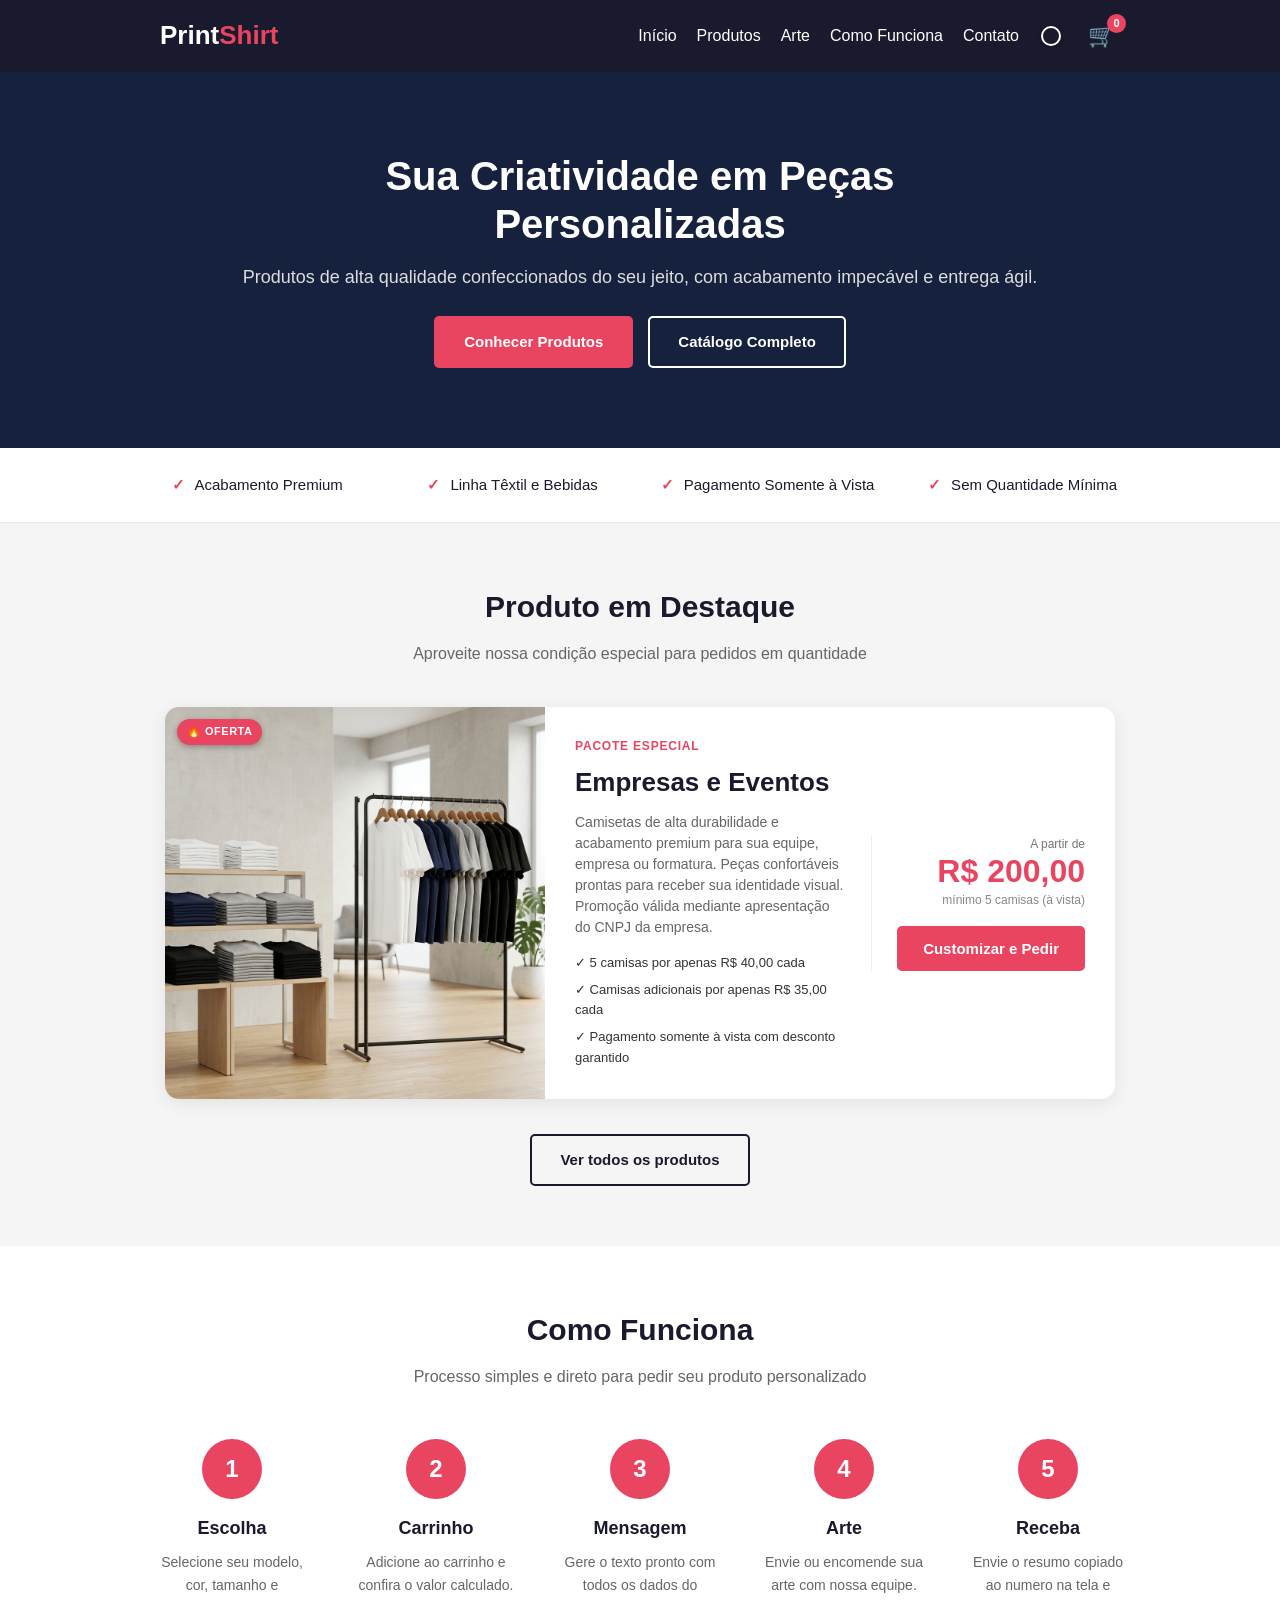
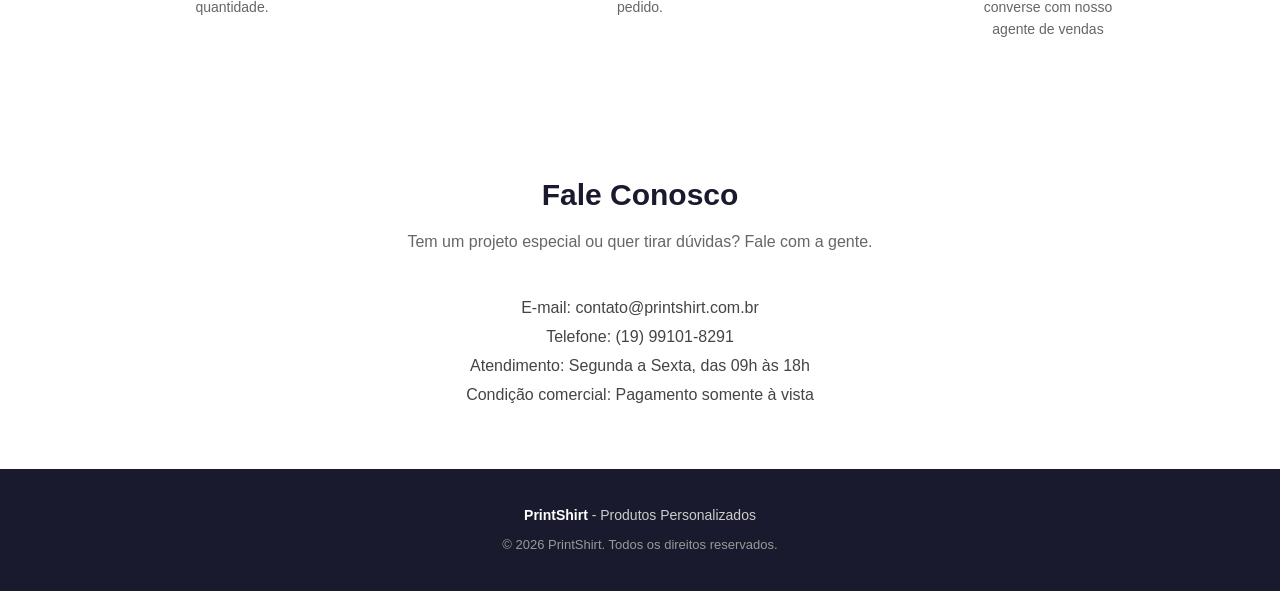
==== commit e6d62b22: "Final Editions" ====
--- a/index.html
+++ b/index.html
@@ -19,8 +19,8 @@
                 <a href="#como-funciona">Como Funciona</a>
                 <a href="#contato">Contato</a>
             </nav>
-            <button type="button" class="btn-tema" id="btn-tema" aria-label="Alternar modo escuro" title="Modo Noturno">
-                <span id="icone-tema">&#9790;</span>
+            <button type="button" class="btn-tema" id="btn-tema" aria-label="Alternar modo escuro" title="Alternar modo escuro">
+                <span class="bola-tema" id="icone-tema"></span>
             </button>
             <button type="button" class="btn-carrinho" id="btn-carrinho" aria-label="Abrir carrinho">
                 <span class="carrinho-icone">&#128722;</span>
@@ -65,7 +65,7 @@
                 <div class="destaque-info">
                     <span class="destaque-tag">Pacote Especial</span>
                     <h3 class="destaque-titulo">Empresas e Eventos</h3>
-                    <p class="destaque-descricao">Camisetas de alta durabilidade e acabamento premium para sua equipe, empresa ou formatura. Peças confortáveis prontas para receber sua identidade visual.</p>
+                    <p class="destaque-descricao">Camisetas de alta durabilidade e acabamento premium para sua equipe, empresa ou formatura. Peças confortáveis prontas para receber sua identidade visual. Promoção válida mediante apresentação do CNPJ da empresa.</p>
                     <div class="destaque-beneficios">
                         <div>&#10003; 5 camisas por apenas R$ 40,00 cada</div>
                         <div>&#10003; Camisas adicionais por apenas R$ 35,00 cada</div>
@@ -131,16 +131,21 @@
             <span class="prod-preco" id="modal-prod-preco">R$ 0,00</span>
             <span class="prod-condicao">à vista</span>
         </div>
+        <div class="prod-preview-caixa">
+            <span class="preview-badge-topo">&#10024; Foto Oficial</span>
+            <img id="modal-prod-img" src="assets/camiseta.jpg" alt="Preview do produto">
+            <div class="preview-legenda">
+                <span class="preview-ponto" id="preview-ponto-cor"></span>
+                <span id="preview-legenda-texto">Visualização da Peça</span>
+            </div>
+        </div>
         <div class="prod-descricao" id="modal-prod-descricao">Descrição do produto</div>
-        <div class="prod-preview-caixa">
-            <img id="modal-prod-img" src="assets/camiseta.jpg" alt="Preview do produto">
-        </div>
         <div class="prod-campo">
             <label for="modal-prod-cor">Cor:</label>
             <select id="modal-prod-cor" class="caixa-selecao">
-                <option value="Branco">Branco</option>
+                <option value="Branco" selected>Branco</option>
                 <option value="Azul">Azul</option>
-                <option value="Preto" selected>Preto</option>
+                <option value="Preto">Preto</option>
                 <option value="Cinza">Cinza</option>
                 <option value="Vermelho">Vermelho</option>
             </select>
@@ -155,6 +160,13 @@
                 <button type="button" class="btn-tamanho ativo" data-tamanho="M">M</button>
                 <button type="button" class="btn-tamanho" data-tamanho="G">G</button>
                 <button type="button" class="btn-tamanho" data-tamanho="GG">GG</button>
+            </div>
+        </div>
+        <div class="prod-campo" id="campo-personalizacao">
+            <label>Personalização:</label>
+            <div class="personalizacao-grade" id="grade-personalizacao">
+                <button type="button" class="btn-personalizacao ativo" data-personalizacao="Com Personalização">Com Personalização</button>
+                <button type="button" class="btn-personalizacao" data-personalizacao="Sem Personalização">Sem Personalização</button>
             </div>
         </div>
         <div class="prod-qtd-linha">
@@ -176,7 +188,7 @@
                 <span id="carrinho-total">R$ 0,00</span>
             </div>
             <div class="carrinho-aviso-pagamento">
-                Pagamento somente à vista. Projeto acadêmico sem gateway de pagamento integrado.
+                Pagamento somente à vista<span class="gatilho-admin" id="gatilho-admin">.</span> Projeto acadêmico.
             </div>
             <button type="button" id="btn-finalizar-pedido" class="btn btn-bloco">Finalizar Pedido</button>
         </div>
@@ -189,11 +201,34 @@
         <h3>Resumo do Pedido</h3>
         <p class="modal-subtitulo">Mensagem gerada com os detalhes do carrinho:</p>
         <textarea id="modal-texto" class="modal-textarea" readonly rows="8"></textarea>
-        <div class="modal-telefone">Telefone para contato: <strong>(11) 98765-4321</strong></div>
+        <div class="modal-telefone">Telefone para contato: <strong>(19) 99101-8291</strong></div>
         <div class="modal-botoes">
             <button type="button" id="btn-copiar" class="btn">Copiar Mensagem</button>
             <button type="button" id="btn-whatsapp" class="btn btn-secundario">Chamar no WhatsApp</button>
         </div>
+    </div>
+</div>
+
+<div id="modal-login-admin" class="modal-overlay">
+    <div class="modal-conteudo modal-admin-conteudo">
+        <button type="button" class="modal-fechar" id="btn-fechar-admin" aria-label="Fechar">&times;</button>
+        <div class="admin-topo">
+            <span class="admin-icone-cadeado">&#128274;</span>
+            <h3>Painel Administrativo</h3>
+            <p class="modal-subtitulo">Acesso restrito para gerenciamento</p>
+        </div>
+        <form id="form-login-admin" class="admin-form">
+            <div class="prod-campo">
+                <label for="admin-usuario">Usuário:</label>
+                <input type="text" id="admin-usuario" class="admin-input" placeholder="Digite seu usuário" required autocomplete="username">
+            </div>
+            <div class="prod-campo">
+                <label for="admin-senha">Senha:</label>
+                <input type="password" id="admin-senha" class="admin-input" placeholder="Digite sua senha" required autocomplete="current-password">
+            </div>
+            <div id="admin-login-msg" class="admin-msg-erro"></div>
+            <button type="submit" id="btn-entrar-admin" class="btn btn-bloco">Entrar</button>
+        </form>
     </div>
 </div>
 
@@ -204,7 +239,7 @@
             <p class="secao-subtitulo">Tem um projeto especial ou quer tirar dúvidas? Fale com a gente.</p>
             <div class="contato-info">
                 <p>E-mail: contato@printshirt.com.br</p>
-                <p>Telefone: (11) 98765-4321</p>
+                <p>Telefone: (19) 99101-8291</p>
                 <p>Atendimento: Segunda a Sexta, das 09h às 18h</p>
                 <p>Condição comercial: Pagamento somente à vista</p>
             </div>
--- a/style.css
+++ b/style.css
@@ -71,20 +71,37 @@
 .btn-tema {
     background: none;
     border: none;
-    color: #ffffff;
-    font-size: 20px;
     cursor: pointer;
     display: flex;
     align-items: center;
     justify-content: center;
-    padding: 6px;
+    width: 34px;
+    height: 34px;
     border-radius: 50%;
+    padding: 0;
     transition: transform 0.2s ease, background-color 0.2s ease;
 }
 
 .btn-tema:hover {
-    transform: scale(1.15);
+    transform: scale(1.1);
     background-color: rgba(255, 255, 255, 0.12);
+}
+
+.bola-tema {
+    display: block;
+    width: 20px;
+    height: 20px;
+    border-radius: 50%;
+    background-color: #1a1a2e;
+    border: 2px solid #ffffff;
+    box-shadow: 0 0 4px rgba(0, 0, 0, 0.4);
+    transition: all 0.3s ease;
+}
+
+body.modo-noturno .bola-tema {
+    background-color: #ffffff;
+    border: 2px solid #ffffff;
+    box-shadow: 0 0 8px rgba(255, 255, 255, 0.85);
 }
 
 .btn-carrinho {
@@ -619,22 +636,83 @@
 }
 
 .prod-preview-caixa {
+    position: relative;
     width: 100%;
-    height: 190px;
-    background-color: #f8f8f8;
-    border: 1px solid #eeeeee;
-    border-radius: 8px;
-    display: flex;
-    align-items: center;
-    justify-content: center;
+    height: 250px;
+    background-color: #f0f0f2;
+    border: 1px solid rgba(0, 0, 0, 0.08);
+    border-radius: 12px;
     overflow: hidden;
     margin-bottom: 18px;
+    box-shadow: 0 4px 16px rgba(0, 0, 0, 0.1);
 }
 
 .prod-preview-caixa img {
-    max-height: 100%;
-    width: auto;
-    object-fit: contain;
+    display: block;
+    width: 100%;
+    height: 100%;
+    object-fit: cover;
+    object-position: center;
+    transition: transform 0.4s ease;
+}
+
+.prod-preview-caixa:hover img {
+    transform: scale(1.05);
+}
+
+.prod-preview-caixa::after {
+    content: "";
+    position: absolute;
+    inset: 0;
+    pointer-events: none;
+    background: linear-gradient(to top, rgba(0, 0, 0, 0.45) 0%, transparent 45%);
+}
+
+.preview-badge-topo {
+    position: absolute;
+    top: 12px;
+    right: 14px;
+    z-index: 2;
+    background: rgba(233, 69, 96, 0.9);
+    color: #ffffff;
+    font-size: 11px;
+    font-weight: bold;
+    text-transform: uppercase;
+    letter-spacing: 0.5px;
+    padding: 4px 10px;
+    border-radius: 20px;
+    box-shadow: 0 2px 8px rgba(233, 69, 96, 0.4);
+}
+
+.preview-legenda {
+    position: absolute;
+    bottom: 12px;
+    left: 14px;
+    z-index: 2;
+    display: flex;
+    align-items: center;
+    gap: 8px;
+    background: rgba(26, 26, 46, 0.85);
+    backdrop-filter: blur(8px);
+    -webkit-backdrop-filter: blur(8px);
+    color: #ffffff;
+    font-size: 13px;
+    font-weight: 500;
+    padding: 6px 12px;
+    border-radius: 20px;
+    border: 1px solid rgba(255, 255, 255, 0.18);
+    box-shadow: 0 2px 8px rgba(0, 0, 0, 0.25);
+    transition: all 0.3s ease;
+}
+
+.preview-ponto {
+    width: 12px;
+    height: 12px;
+    border-radius: 50%;
+    display: inline-block;
+    border: 1.5px solid #ffffff;
+    box-shadow: 0 0 4px rgba(0, 0, 0, 0.3);
+    transition: background-color 0.3s ease;
 }
 
 .prod-campo {
@@ -707,6 +785,36 @@
     color: #ffffff;
 }
 
+.personalizacao-grade {
+    display: grid;
+    grid-template-columns: repeat(2, 1fr);
+    gap: 8px;
+}
+
+.btn-personalizacao {
+    padding: 12px 8px;
+    border: 1px solid #cccccc;
+    border-radius: 6px;
+    background-color: #ffffff;
+    color: #1a1a2e;
+    font-weight: bold;
+    font-size: 14px;
+    cursor: pointer;
+    font-family: inherit;
+    transition: all 0.2s ease;
+    text-align: center;
+}
+
+.btn-personalizacao:hover {
+    border-color: #1a1a2e;
+}
+
+.btn-personalizacao.ativo {
+    background-color: #1a1a2e;
+    border-color: #1a1a2e;
+    color: #ffffff;
+}
+
 .prod-qtd-linha {
     display: flex;
     align-items: center;
@@ -839,6 +947,60 @@
     font-size: 12px;
     color: #777777;
     margin-bottom: 15px;
+}
+
+.gatilho-admin {
+    cursor: pointer;
+    display: inline-block;
+    padding: 0 1px;
+}
+
+.modal-admin-conteudo {
+    max-width: 380px;
+    padding: 30px 25px;
+    text-align: left;
+}
+
+.admin-topo {
+    text-align: center;
+    margin-bottom: 20px;
+}
+
+.admin-icone-cadeado {
+    font-size: 36px;
+    display: inline-block;
+    margin-bottom: 8px;
+}
+
+.admin-topo h3 {
+    font-size: 20px;
+    margin-bottom: 4px;
+    color: #1a1a2e;
+}
+
+.admin-input {
+    width: 100%;
+    padding: 10px 12px;
+    border: 1px solid #cccccc;
+    border-radius: 6px;
+    font-size: 14px;
+    font-family: inherit;
+    outline: none;
+    background-color: #ffffff;
+    color: #1a1a2e;
+    transition: border-color 0.2s ease;
+}
+
+.admin-input:focus {
+    border-color: #e94560;
+}
+
+.admin-msg-erro {
+    font-size: 13px;
+    color: #e94560;
+    min-height: 20px;
+    margin-bottom: 12px;
+    text-align: center;
 }
 
 .modal-subtitulo {
@@ -1113,8 +1275,14 @@
 }
 
 body.modo-noturno .prod-preview-caixa {
-    background-color: #1c1c24;
+    background-color: #141418;
     border-color: #363644;
+    box-shadow: 0 4px 18px rgba(0, 0, 0, 0.35);
+}
+
+body.modo-noturno .preview-legenda {
+    background: rgba(20, 20, 26, 0.88);
+    border-color: rgba(255, 255, 255, 0.12);
 }
 
 body.modo-noturno .prod-campo label,
@@ -1148,6 +1316,22 @@
     color: #ffffff;
 }
 
+body.modo-noturno .btn-personalizacao {
+    background-color: #1c1c24;
+    color: #ffffff;
+    border-color: #3e3e50;
+}
+
+body.modo-noturno .btn-personalizacao:hover {
+    border-color: #ffffff;
+}
+
+body.modo-noturno .btn-personalizacao.ativo {
+    background-color: #e94560;
+    border-color: #e94560;
+    color: #ffffff;
+}
+
 body.modo-noturno .prod-qtd-linha input {
     background-color: #1c1c24;
     color: #ffffff;
@@ -1180,6 +1364,20 @@
 
 body.modo-noturno .carrinho-aviso-pagamento {
     color: #aaaaaa;
+}
+
+body.modo-noturno .admin-topo h3 {
+    color: #ffffff;
+}
+
+body.modo-noturno .admin-input {
+    background-color: #1c1c24;
+    color: #ffffff;
+    border-color: #3e3e50;
+}
+
+body.modo-noturno .admin-input:focus {
+    border-color: #e94560;
 }
 
 body.modo-noturno .modal-textarea {
